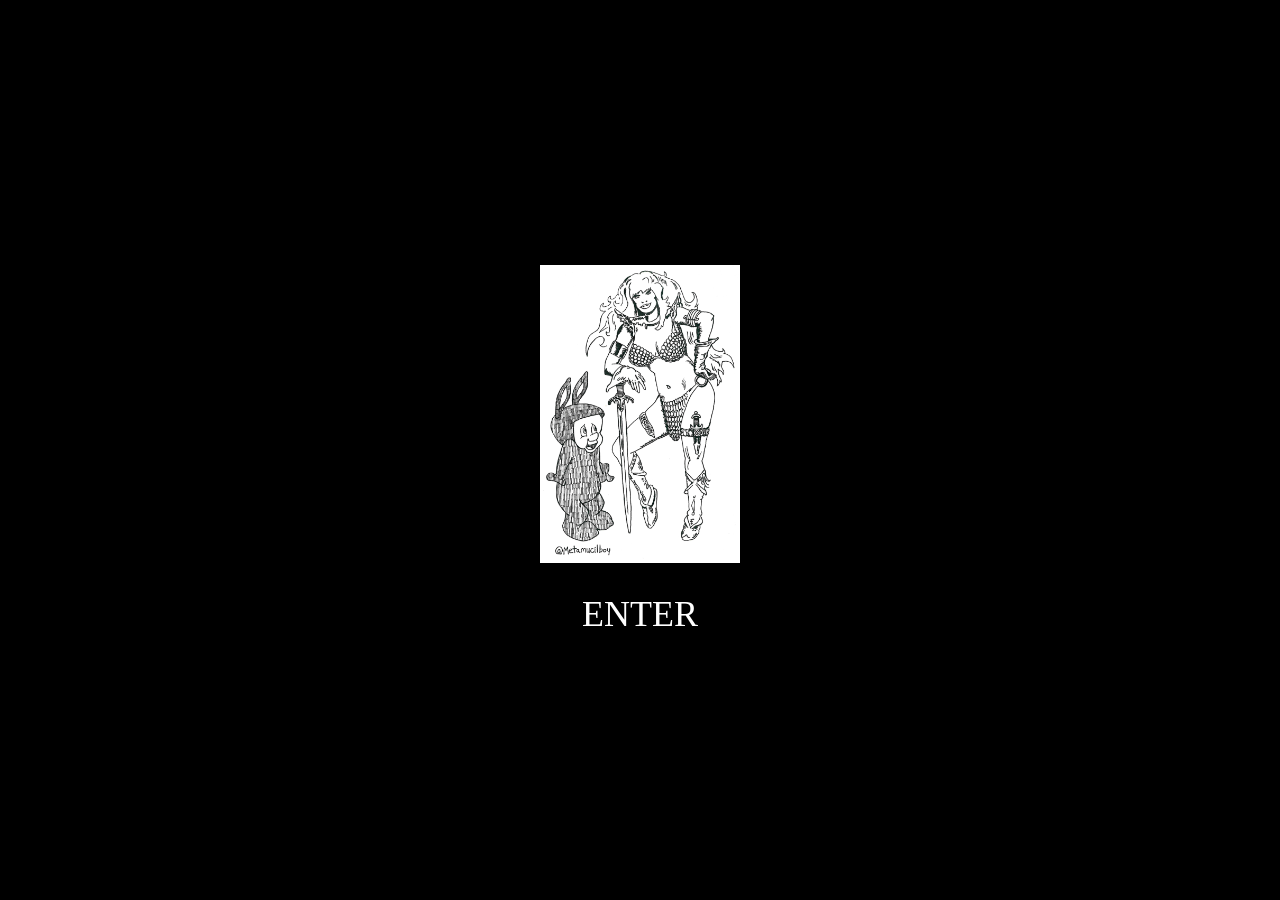
==== index.html @ 1629401e "Update index.html" ====
<!DOCTYPE html>
<html>

<head>
  <meta charset="UTF-8">
  <meta name="viewport" content="width=device-width, initial-scale=1.0">
  <title>Metamucil Boy</title>

  <style>
    body {
      background-color: black;
      color: white;
      margin: 0;
      height: 100vh;
      display: flex;
      justify-content: center;
      align-items: center;
      font-family: "Times New Roman", serif;
    }

    .container {
      text-align: center;
      max-width: 90%; 
    }

    img {
      width: 200px;
      max-width: 100%; 
      display: block;
      margin: 0 auto 30px auto;
    }

    a {
      color: white;
      text-decoration: none;
      font-size: 36px;
    }

    a:hover {
      text-decoration: underline;
    }
  </style>
</head>

<body>

  <div class="container">
    <img src="landing.jpg" alt="Landing Image">
    <a href="info.html">ENTER</a>
  </div>

</body>

</html>
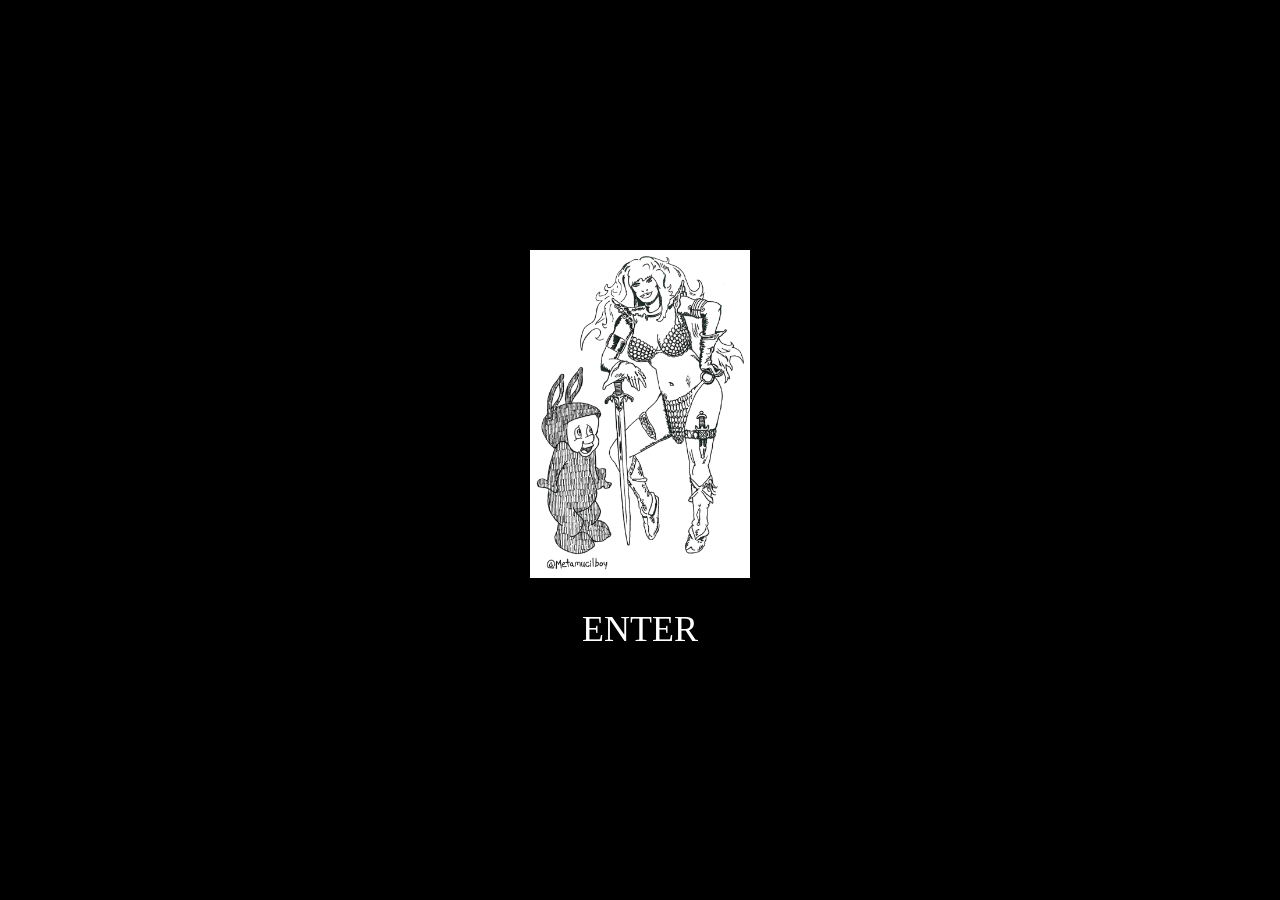
==== commit 9c38a8c4: "Update index.html" ====
--- a/index.html
+++ b/index.html
@@ -24,7 +24,7 @@
     }
 
     img {
-      width: 200px;
+      width: 220px;
       max-width: 100%; 
       display: block;
       margin: 0 auto 30px auto;
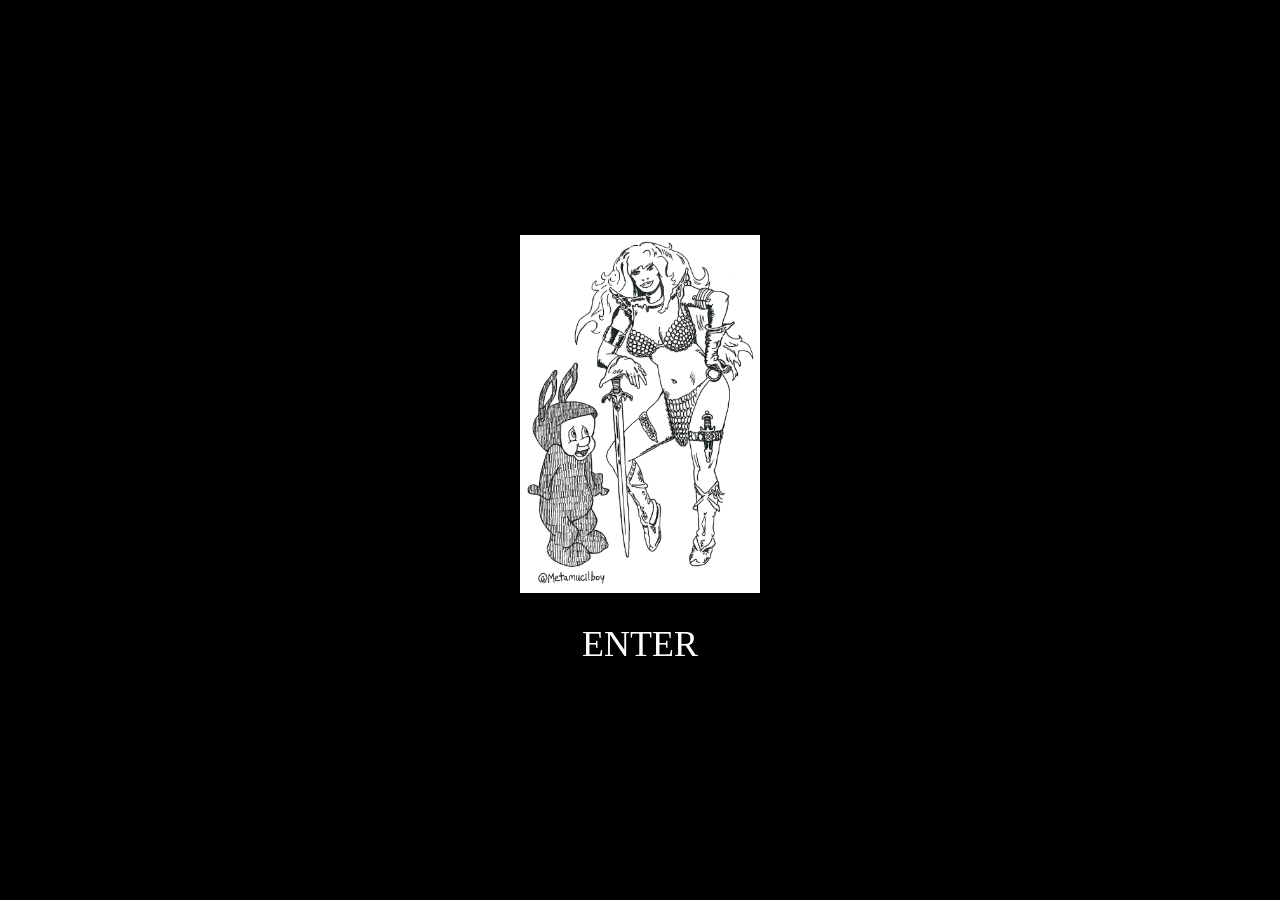
==== commit bb1f337d: "Update index.html" ====
--- a/index.html
+++ b/index.html
@@ -24,7 +24,7 @@
     }
 
     img {
-      width: 220px;
+      width: 240px;
       max-width: 100%; 
       display: block;
       margin: 0 auto 30px auto;
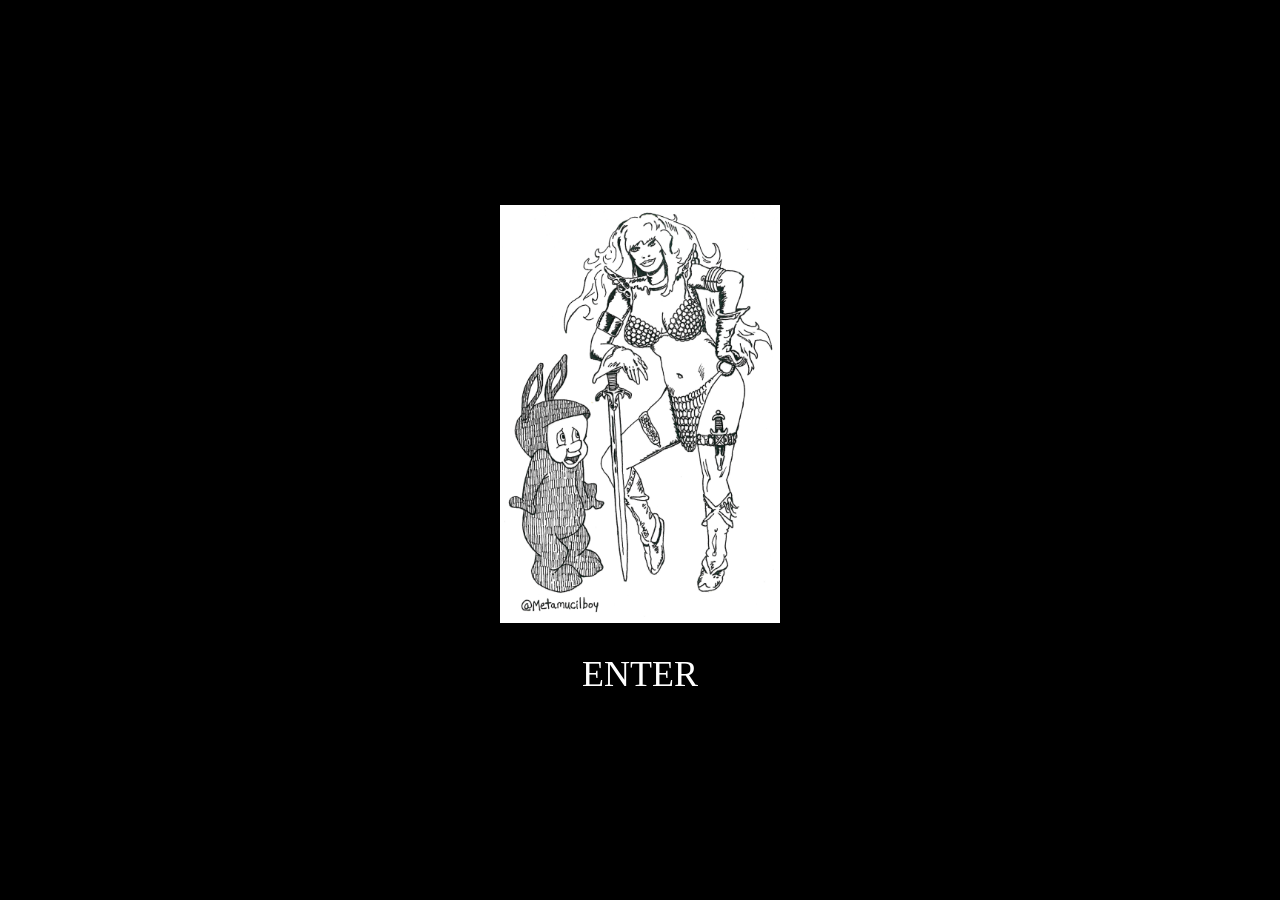
==== commit a75b3539: "Update index.html" ====
--- a/index.html
+++ b/index.html
@@ -24,7 +24,7 @@
     }
 
     img {
-      width: 240px;
+      width: 280px;
       max-width: 100%; 
       display: block;
       margin: 0 auto 30px auto;
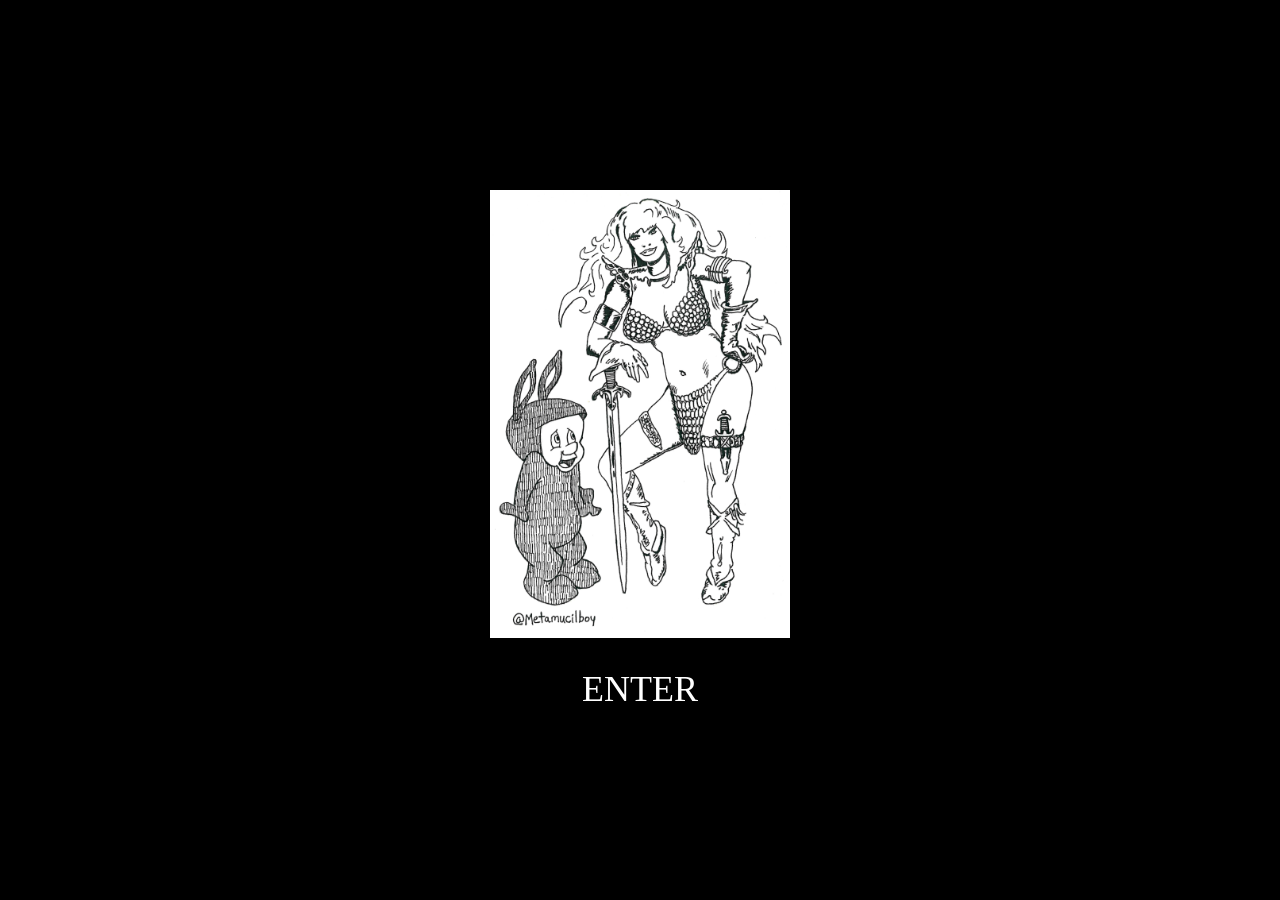
==== commit e13bf01e: "Update index.html" ====
--- a/index.html
+++ b/index.html
@@ -24,7 +24,7 @@
     }
 
     img {
-      width: 280px;
+      width: 300px;
       max-width: 100%; 
       display: block;
       margin: 0 auto 30px auto;
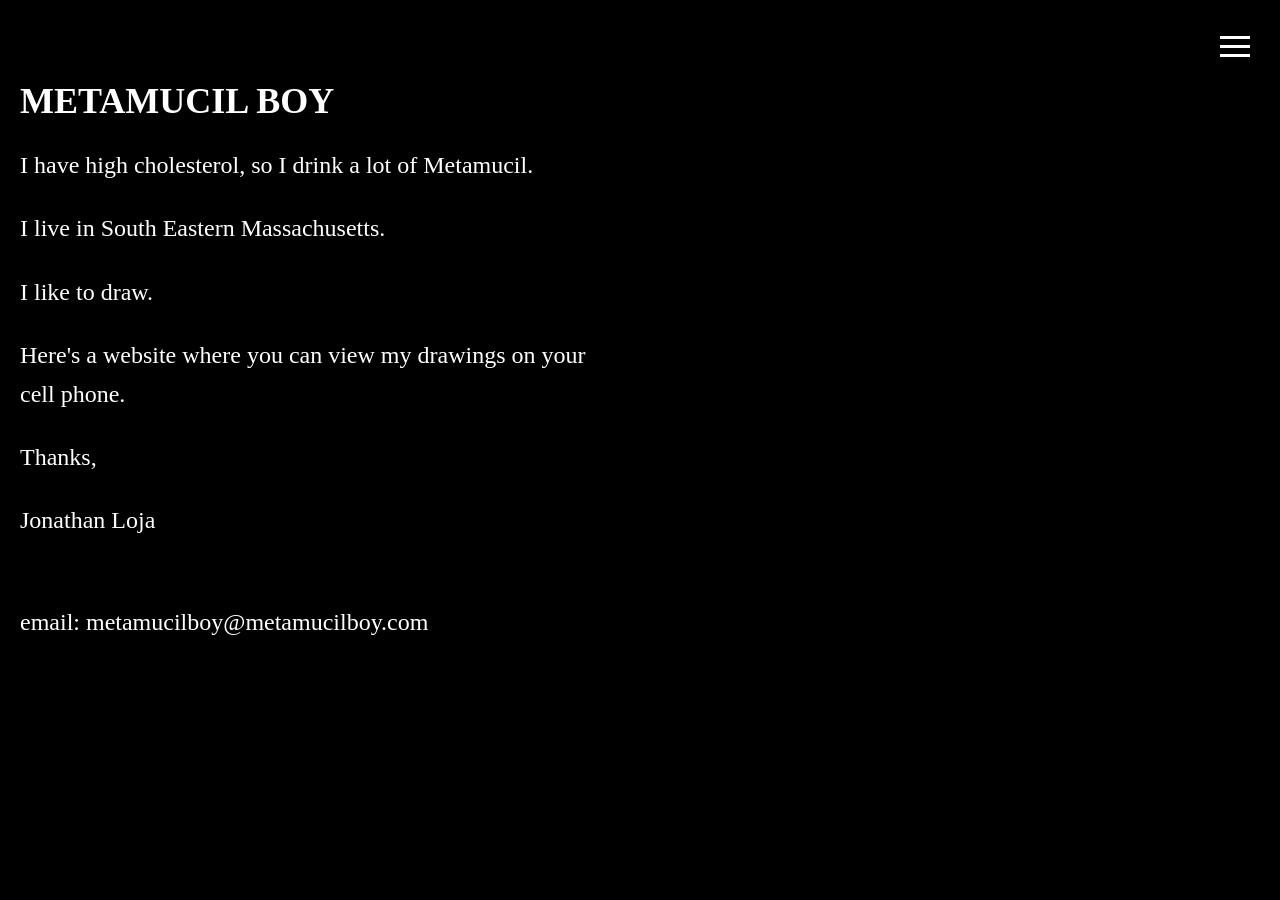
==== commit 47ec4c0c: "Update index.html" ====
--- a/index.html
+++ b/index.html
@@ -3,51 +3,127 @@
 
 <head>
   <meta charset="UTF-8">
+
   <meta name="viewport" content="width=device-width, initial-scale=1.0">
-  <title>Metamucil Boy</title>
+  <title>INFO</title>
 
   <style>
     body {
       background-color: black;
       color: white;
+      font-family: "Times New Roman", serif;
       margin: 0;
-      height: 100vh;
-      display: flex;
-      justify-content: center;
-      align-items: center;
-      font-family: "Times New Roman", serif;
+      padding: 20px;
     }
 
-    .container {
-      text-align: center;
-      max-width: 90%; 
+    .menu-button {
+      position: fixed;
+      top: 20px;
+      right: 20px;
+      z-index: 100;
+      cursor: pointer;
+      background: none;
+      border: none;
+      padding: 10px;
     }
 
-    img {
-      width: 300px;
-      max-width: 100%; 
+    .bar {
       display: block;
-      margin: 0 auto 30px auto;
+      width: 30px;
+      height: 3px;
+      margin: 6px 0;
+      background-color: white;
+      transition: 0.4s;
     }
 
-    a {
+    .menu-panel {
+      position: fixed;
+      top: 0;
+      right: -100%;
+      width: 280px;
+      height: 100%;
+      background-color: #111;
+      box-shadow: -5px 0 15px rgba(0, 0, 0, 0.5);
+      transition: 0.4s;
+      z-index: 99;
+      padding-top: 80px;
+    }
+
+    .menu-panel.open {
+      right: 0;
+    }
+
+    .menu-panel a {
+      display: block;
       color: white;
       text-decoration: none;
-      font-size: 36px;
+      font-size: 20px;
+      padding: 15px 25px;
+      border-bottom: 1px solid #222;
     }
 
-    a:hover {
-      text-decoration: underline;
+    .content {
+      margin-top: 60px;
+      max-width: 600px;
+    }
+
+    .content p {
+      font-size: 24px;
+      line-height: 1.6;
+      margin-bottom: 25px;
+    }
+
+    .open .bar:nth-child(1) {
+      transform: rotate(-45deg) translate(-6px, 6px);
+    }
+
+    .open .bar:nth-child(2) {
+      opacity: 0;
+    }
+
+    .open .bar:nth-child(3) {
+      transform: rotate(45deg) translate(-6px, -6px);
     }
   </style>
 </head>
 
 <body>
 
-  <div class="container">
-    <img src="landing.jpg" alt="Landing Image">
-    <a href="info.html">ENTER</a>
+  <button class="menu-button" onclick="toggleMenu(this)">
+    <span class="bar"></span>
+    <span class="bar"></span>
+    <span class="bar"></span>
+  </button>
+
+  <div class="menu-panel" id="mobileMenu">
+    <a href="info.html">HOME</a>
+    <a href="bottomless.html">BOTTOMLESS BOULEVARD</a>
+    <a href="god-devil.html">GOD the DEVIL and YOU</a>
+    <a href="(in circulation)/">(in circulation)</a>
   </div>
+
+  <div class="content">
+    <h1 style="font-size: 36px; font-weight: bold; margin: 0 0 20px 0; color: white;">METAMUCIL BOY</h1>
+    <p>I have high cholesterol, so I drink a lot of Metamucil.</p>
+    <p>I live in South Eastern Massachusetts.</p>
+    <p>I like to draw.</p>
+    <p>Here's a website where you can view my drawings on your cell phone.</p>
+    
+    <p>Thanks,</p>
+    <p>Jonathan Loja</p>
+    <p>
+    <br>
+    email: metamucilboy@metamucilboy.com
+    </p>
+    
+  </div>
+
+  <script>
+    function toggleMenu(button) {
+      button.classList.toggle('open');
+      document.getElementById('mobileMenu').classList.toggle('open');
+    }
+  </script>
 
 </body>
 
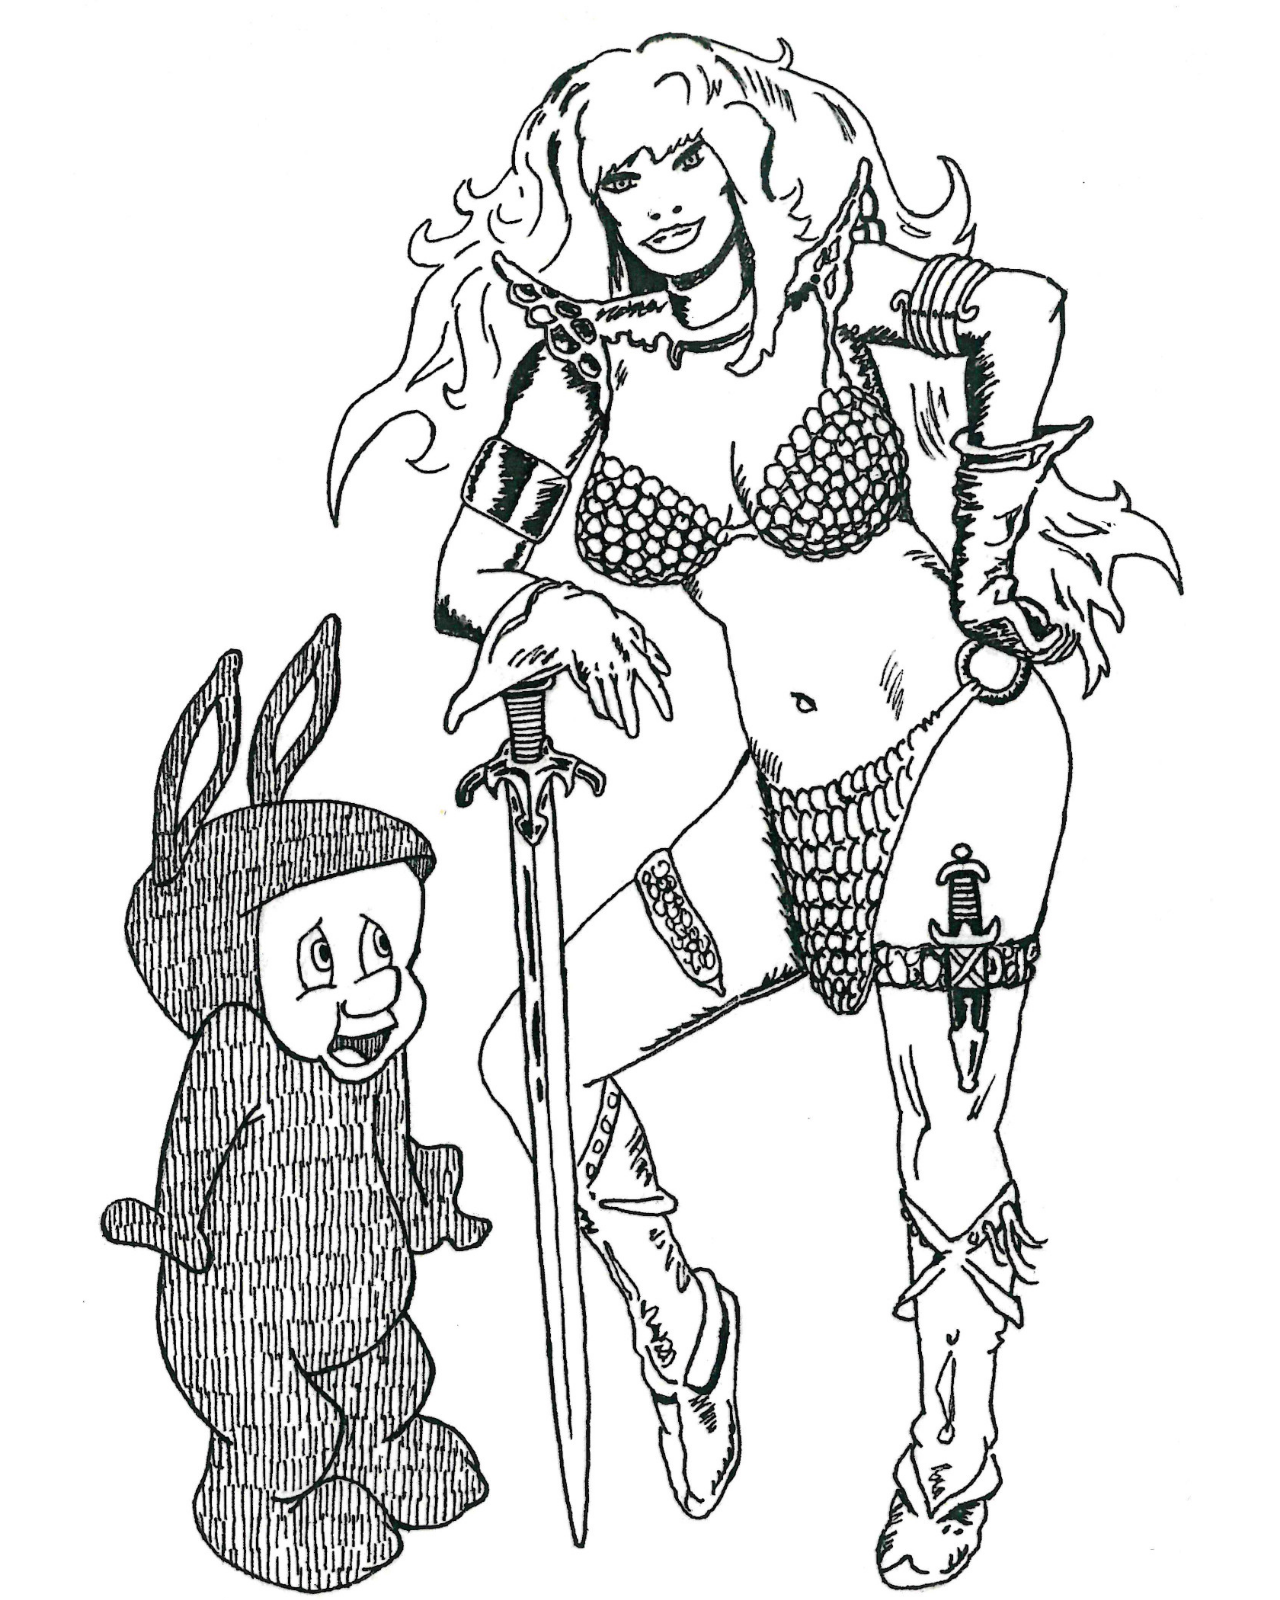
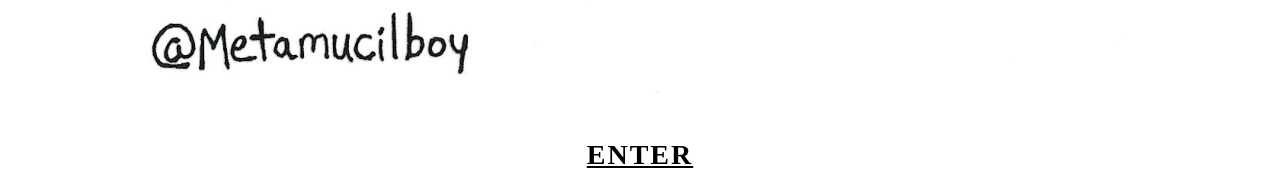
==== commit a83b193c: "Update index.html fix? 10.21.2026 @ 9:20am" ====
--- a/index.html
+++ b/index.html
@@ -1,130 +1,40 @@
 <!DOCTYPE html>
 <html>
-
 <head>
   <meta charset="UTF-8">
-
   <meta name="viewport" content="width=device-width, initial-scale=1.0">
-  <title>INFO</title>
-
+  <title>Metamucil Boy</title>
   <style>
     body {
-      background-color: black;
-      color: white;
+      background-color: white;
+      margin: 0;
+      padding: 0;
+      display: flex;
+      flex-direction: column;
+      align-items: center;
+      justify-content: center;
+      min-height: 100vh;
       font-family: "Times New Roman", serif;
-      margin: 0;
-      padding: 20px;
     }
-
-    .menu-button {
-      position: fixed;
-      top: 20px;
-      right: 20px;
-      z-index: 100;
-      cursor: pointer;
-      background: none;
-      border: none;
-      padding: 10px;
+    .landing-image {
+      max-width: 90%;
+      height: auto;
+      margin-bottom: 20px;
     }
-
-    .bar {
-      display: block;
-      width: 30px;
-      height: 3px;
-      margin: 6px 0;
-      background-color: white;
-      transition: 0.4s;
-    }
-
-    .menu-panel {
-      position: fixed;
-      top: 0;
-      right: -100%;
-      width: 280px;
-      height: 100%;
-      background-color: #111;
-      box-shadow: -5px 0 15px rgba(0, 0, 0, 0.5);
-      transition: 0.4s;
-      z-index: 99;
-      padding-top: 80px;
-    }
-
-    .menu-panel.open {
-      right: 0;
-    }
-
-    .menu-panel a {
-      display: block;
-      color: white;
-      text-decoration: none;
-      font-size: 20px;
-      padding: 15px 25px;
-      border-bottom: 1px solid #222;
-    }
-
-    .content {
-      margin-top: 60px;
-      max-width: 600px;
-    }
-
-    .content p {
-      font-size: 24px;
-      line-height: 1.6;
-      margin-bottom: 25px;
-    }
-
-    .open .bar:nth-child(1) {
-      transform: rotate(-45deg) translate(-6px, 6px);
-    }
-
-    .open .bar:nth-child(2) {
-      opacity: 0;
-    }
-
-    .open .bar:nth-child(3) {
-      transform: rotate(45deg) translate(-6px, -6px);
+    .enter-link {
+      font-size: 28px;
+      font-weight: bold;
+      color: black;
+      text-decoration: underline;
+      letter-spacing: 2px;
     }
   </style>
 </head>
-
 <body>
 
-  <button class="menu-button" onclick="toggleMenu(this)">
-    <span class="bar"></span>
-    <span class="bar"></span>
-    <span class="bar"></span>
-  </button>
+  <img src="landing.jpg" alt="Metamucil Boy Landing Image" class="landing-image">
 
-  <div class="menu-panel" id="mobileMenu">
-    <a href="info.html">HOME</a>
-    <a href="bottomless.html">BOTTOMLESS BOULEVARD</a>
-    <a href="god-devil.html">GOD the DEVIL and YOU</a>
-    <a href="(in circulation)/">(in circulation)</a>
-  </div>
-
-  <div class="content">
-    <h1 style="font-size: 36px; font-weight: bold; margin: 0 0 20px 0; color: white;">METAMUCIL BOY</h1>
-    <p>I have high cholesterol, so I drink a lot of Metamucil.</p>
-    <p>I live in South Eastern Massachusetts.</p>
-    <p>I like to draw.</p>
-    <p>Here's a website where you can view my drawings on your cell phone.</p>
-    
-    <p>Thanks,</p>
-    <p>Jonathan Loja</p>
-    <p>
-    <br>
-    email: metamucilboy@metamucilboy.com
-    </p>
-    
-  </div>
-
-  <script>
-    function toggleMenu(button) {
-      button.classList.toggle('open');
-      document.getElementById('mobileMenu').classList.toggle('open');
-    }
-  </script>
+  <a href="info.html" class="enter-link">ENTER</a>
 
 </body>
-
 </html>
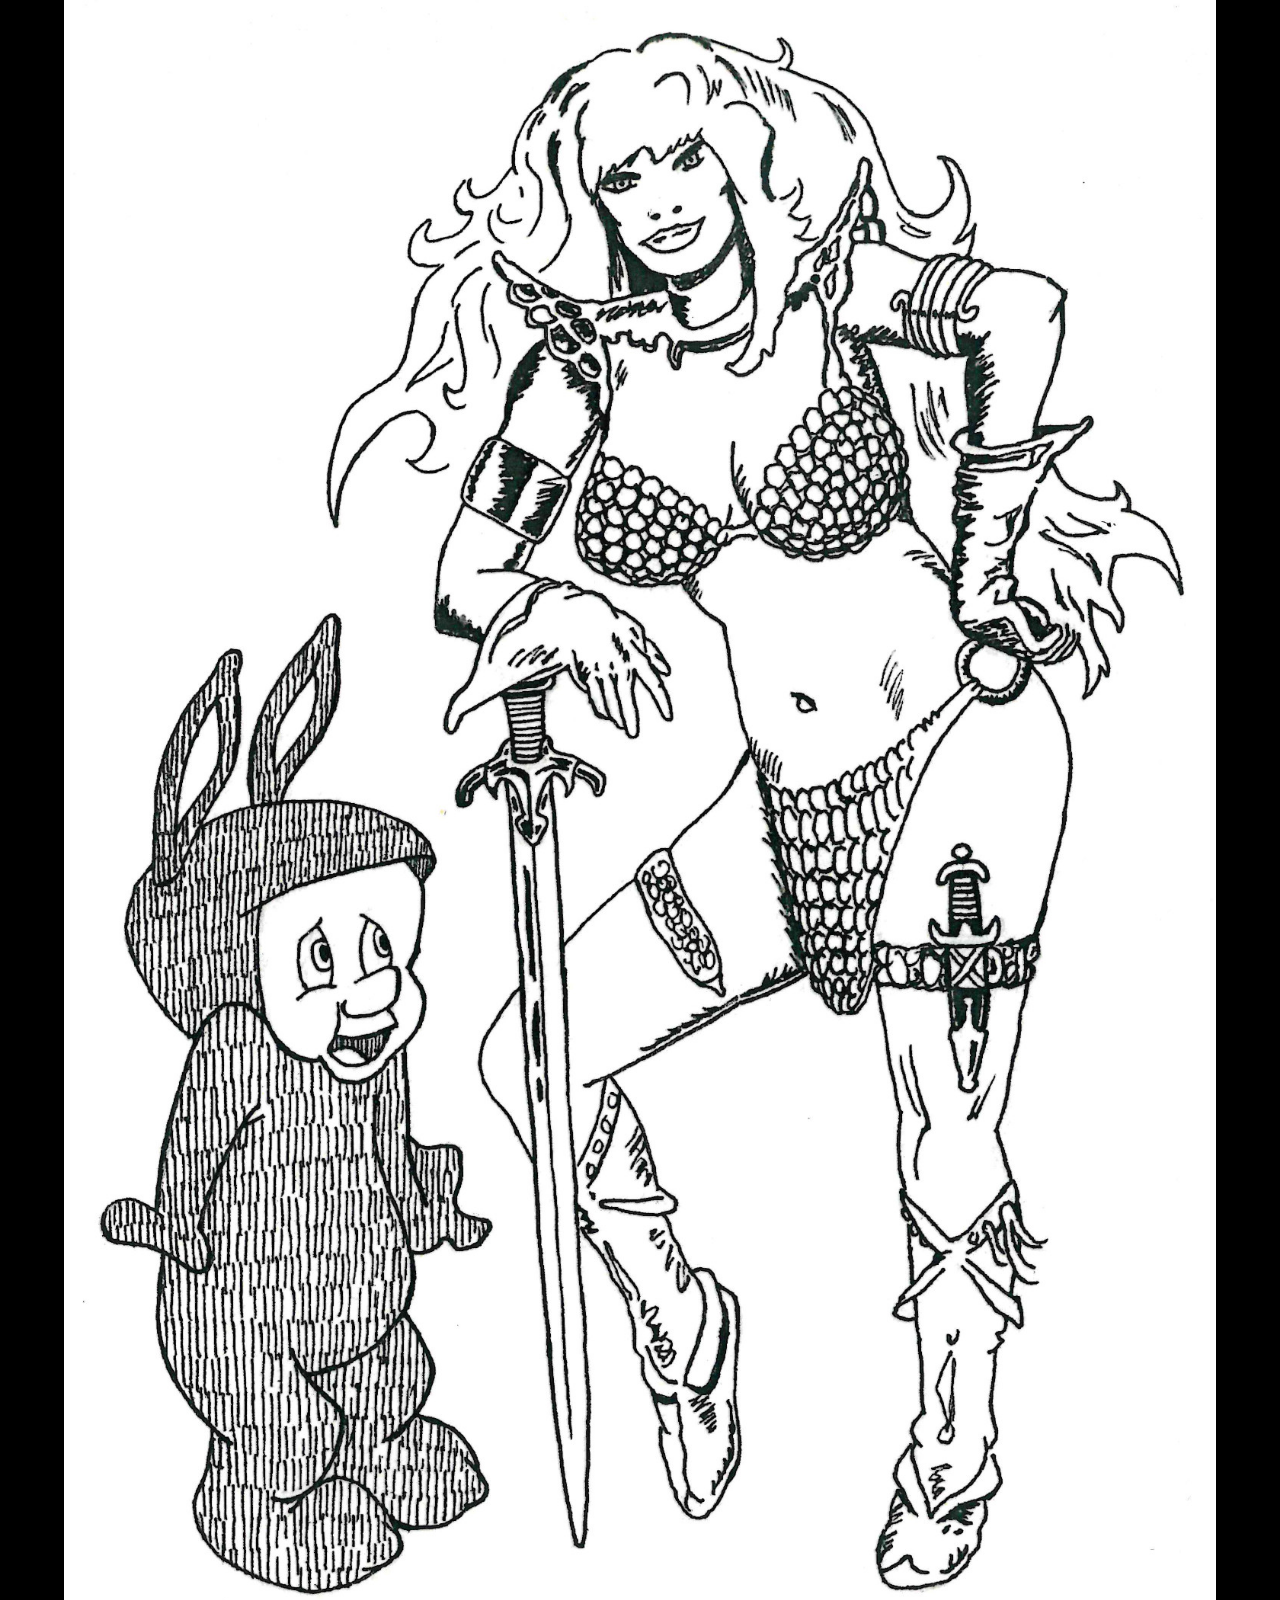
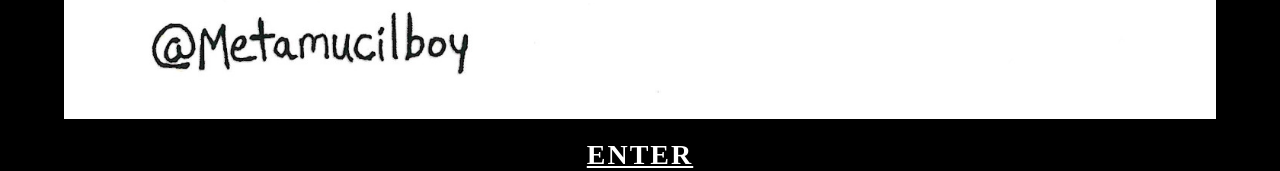
==== commit b27158a0: "Update index.html" ====
--- a/index.html
+++ b/index.html
@@ -6,7 +6,7 @@
   <title>Metamucil Boy</title>
   <style>
     body {
-      background-color: white;
+      background-color: black;
       margin: 0;
       padding: 0;
       display: flex;
@@ -24,7 +24,7 @@
     .enter-link {
       font-size: 28px;
       font-weight: bold;
-      color: black;
+      color: white;
       text-decoration: underline;
       letter-spacing: 2px;
     }
